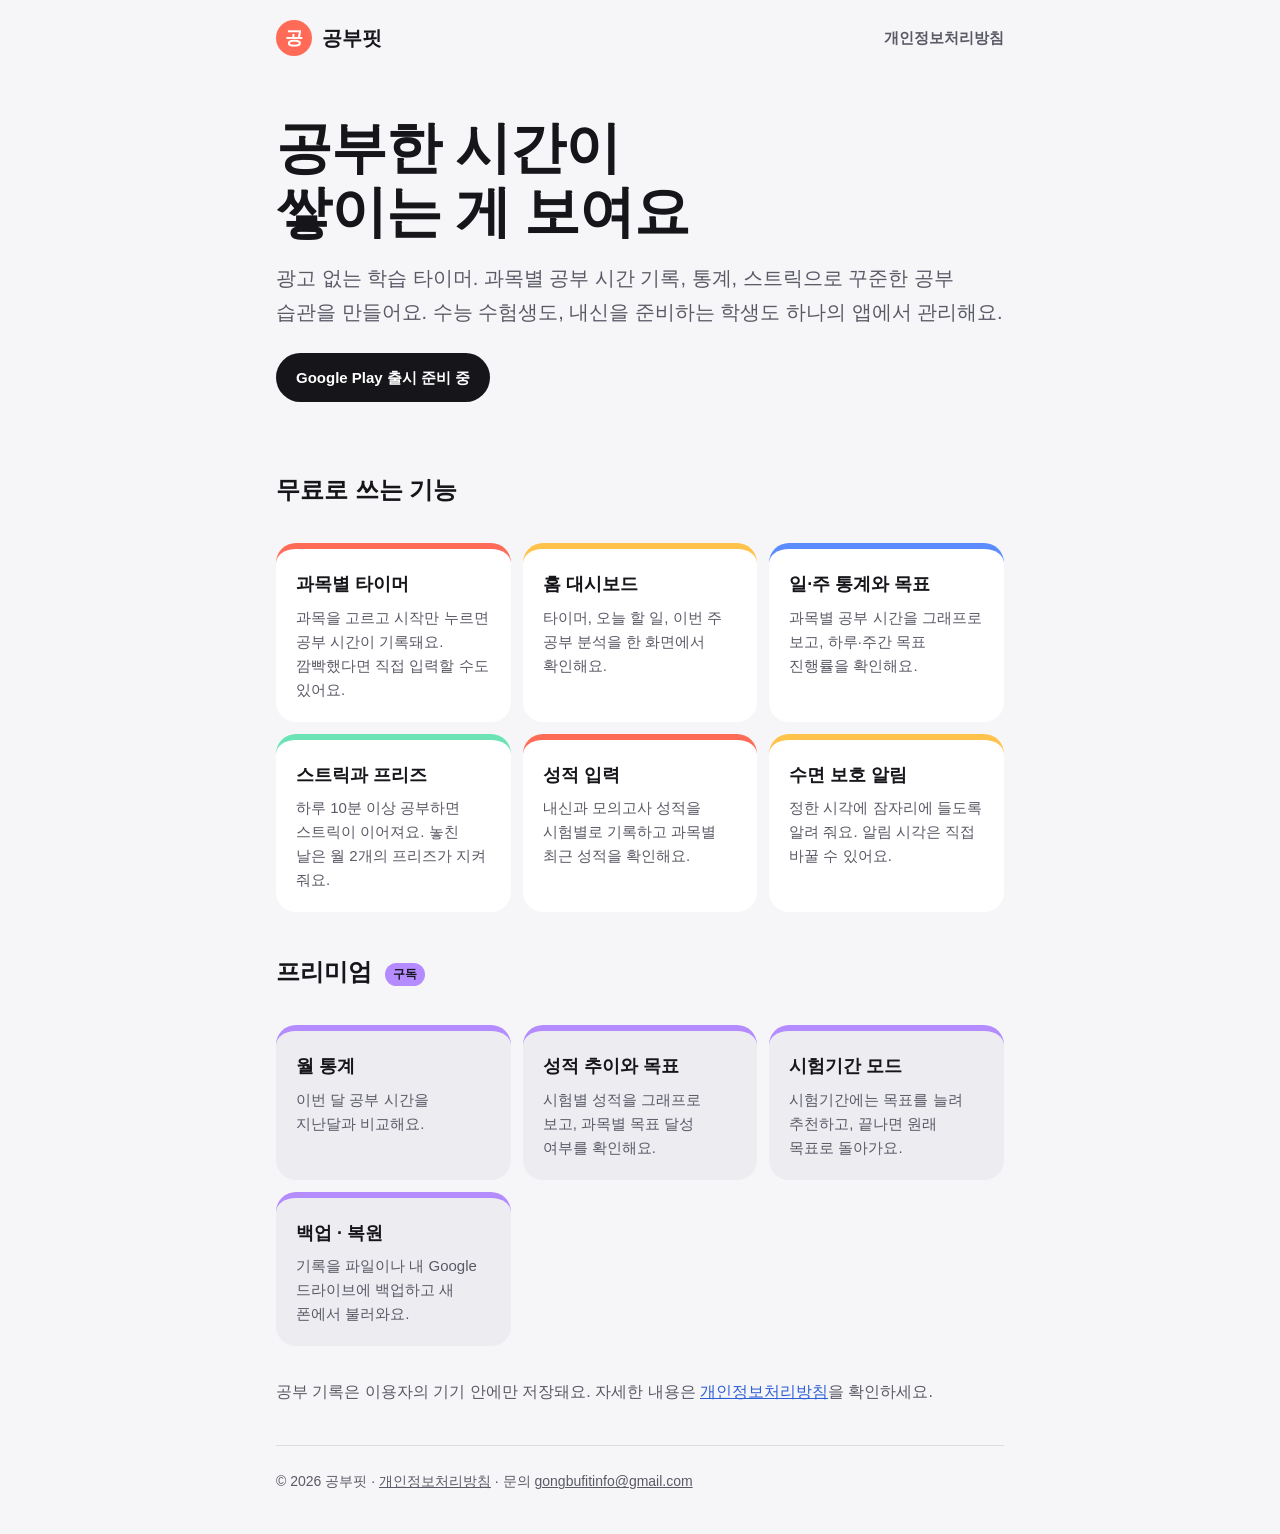
==== index.html @ aa96e0c7 "Add Gongbufit landing and privacy policy pages Co-Authored-By: Claude Opus 5.5 <noreply@anthropic.co" ====
<!doctype html>
<html lang="ko">
<head>
  <meta charset="utf-8">
  <meta name="viewport" content="width=device-width, initial-scale=1">
  <title>공부핏 — 학생용 공부 기록 앱</title>
  <meta name="description" content="광고 없는 학습 타이머. 과목별 공부 시간 기록, 통계, 스트릭으로 꾸준한 공부 습관을 만들어요.">
  <link rel="stylesheet" href="style.css">
</head>
<body>
  <div class="wrap">
    <header class="top">
      <a class="brand" href="./"><span class="logo" aria-hidden="true">공</span>공부핏</a>
      <nav class="nav"><a href="privacy.html">개인정보처리방침</a></nav>
    </header>

    <main>
      <section class="hero">
        <h1>공부한 시간이<br>쌓이는 게 보여요</h1>
        <p>광고 없는 학습 타이머. 과목별 공부 시간 기록, 통계, 스트릭으로 꾸준한 공부 습관을 만들어요.
          수능 수험생도, 내신을 준비하는 학생도 하나의 앱에서 관리해요.</p>
        <span class="badge">Google Play 출시 준비 중</span>
      </section>

      <h2 class="section-title">무료로 쓰는 기능</h2>
      <div class="cards">
        <article class="card" style="--accent: var(--coral)">
          <h3>과목별 타이머</h3>
          <p>과목을 고르고 시작만 누르면 공부 시간이 기록돼요. 깜빡했다면 직접 입력할 수도 있어요.</p>
        </article>
        <article class="card" style="--accent: var(--yellow)">
          <h3>홈 대시보드</h3>
          <p>타이머, 오늘 할 일, 이번 주 공부 분석을 한 화면에서 확인해요.</p>
        </article>
        <article class="card" style="--accent: var(--blue)">
          <h3>일·주 통계와 목표</h3>
          <p>과목별 공부 시간을 그래프로 보고, 하루·주간 목표 진행률을 확인해요.</p>
        </article>
        <article class="card" style="--accent: var(--mint)">
          <h3>스트릭과 프리즈</h3>
          <p>하루 10분 이상 공부하면 스트릭이 이어져요. 놓친 날은 월 2개의 프리즈가 지켜 줘요.</p>
        </article>
        <article class="card" style="--accent: var(--coral)">
          <h3>성적 입력</h3>
          <p>내신과 모의고사 성적을 시험별로 기록하고 과목별 최근 성적을 확인해요.</p>
        </article>
        <article class="card" style="--accent: var(--yellow)">
          <h3>수면 보호 알림</h3>
          <p>정한 시각에 잠자리에 들도록 알려 줘요. 알림 시각은 직접 바꿀 수 있어요.</p>
        </article>
      </div>

      <h2 class="section-title">프리미엄 <span class="tag">구독</span></h2>
      <div class="cards">
        <article class="card premium" style="--accent: var(--purple)">
          <h3>월 통계</h3>
          <p>이번 달 공부 시간을 지난달과 비교해요.</p>
        </article>
        <article class="card premium" style="--accent: var(--purple)">
          <h3>성적 추이와 목표</h3>
          <p>시험별 성적을 그래프로 보고, 과목별 목표 달성 여부를 확인해요.</p>
        </article>
        <article class="card premium" style="--accent: var(--purple)">
          <h3>시험기간 모드</h3>
          <p>시험기간에는 목표를 늘려 추천하고, 끝나면 원래 목표로 돌아가요.</p>
        </article>
        <article class="card premium" style="--accent: var(--purple)">
          <h3>백업 · 복원</h3>
          <p>기록을 파일이나 내 Google 드라이브에 백업하고 새 폰에서 불러와요.</p>
        </article>
      </div>

      <p class="note">공부 기록은 이용자의 기기 안에만 저장돼요. 자세한 내용은
        <a href="privacy.html">개인정보처리방침</a>을 확인하세요.</p>
    </main>

    <footer>
      © 2026 공부핏 · <a href="privacy.html">개인정보처리방침</a> ·
      문의 <a href="mailto:gongbufitinfo@gmail.com">gongbufitinfo@gmail.com</a>
    </footer>
  </div>
</body>
</html>
---- style.css ----
/* 공부핏 소개·개인정보처리방침 페이지 (GitHub Pages).
   앱과 같은 톤: 다크 배경, 굵고 큰 글씨, 컬러 배너 카드. 색은 lib/design/tokens.dart와 맞춘다.
   외부 글꼴·스크립트를 불러오지 않는다(개인정보처리방침 페이지가 제3자에게 요청을 보내지 않게). */
:root {
  --bg: #0e0e12;
  --surface: #1a1a20;
  --surface-raised: #232329;
  --text: #f5f5f7;
  --text-secondary: #a0a0aa;
  --line: #2e2e36;
  --coral: #ff6b57;
  --yellow: #ffc24b;
  --blue: #5b8cff;
  --mint: #6be3b4;
  --purple: #b48cff;
  --link: #8fb0ff;
  color-scheme: dark;
}

@media (prefers-color-scheme: light) {
  :root {
    --bg: #f6f6f8;
    --surface: #ffffff;
    --surface-raised: #ececf1;
    --text: #15151a;
    --text-secondary: #5a5a66;
    --line: #dcdce3;
    --link: #2f5fd6;
    color-scheme: light;
  }
}

* { box-sizing: border-box; }

html { -webkit-text-size-adjust: 100%; }

body {
  margin: 0;
  background: var(--bg);
  color: var(--text);
  font-family: -apple-system, BlinkMacSystemFont, "Apple SD Gothic Neo", "Malgun Gothic",
    "Noto Sans KR", "Segoe UI", Roboto, sans-serif;
  font-size: 16px;
  line-height: 1.7;
  word-break: keep-all;
  overflow-wrap: anywhere;
}

a { color: var(--link); }

.wrap {
  width: 100%;
  max-width: 760px;
  margin: 0 auto;
  padding: 0 16px;
}

/* 머리 */
.top {
  display: flex;
  align-items: center;
  justify-content: space-between;
  padding: 20px 0;
}

.brand {
  display: inline-flex;
  align-items: center;
  gap: 10px;
  color: var(--text);
  font-weight: 800;
  font-size: 20px;
  text-decoration: none;
}

.logo {
  display: inline-grid;
  place-items: center;
  width: 36px;
  height: 36px;
  border-radius: 50%;
  background: var(--coral);
  color: #fff;
  font-weight: 800;
  font-size: 18px;
}

.nav a {
  color: var(--text-secondary);
  text-decoration: none;
  font-weight: 600;
  font-size: 15px;
}

.nav a:hover { color: var(--text); }

/* 소개 페이지 */
.hero { padding: 40px 0 28px; }

.hero h1 {
  margin: 0 0 16px;
  font-size: clamp(36px, 9vw, 56px);
  line-height: 1.15;
  font-weight: 800;
  letter-spacing: -0.02em;
}

.hero p {
  margin: 0;
  color: var(--text-secondary);
  font-size: clamp(17px, 4.2vw, 20px);
}

.badge {
  display: inline-block;
  margin-top: 24px;
  padding: 12px 20px;
  border-radius: 999px;
  background: #000;
  color: #fff;
  font-weight: 700;
  font-size: 15px;
}

@media (prefers-color-scheme: light) {
  .badge { background: #15151a; }
}

.cards {
  display: grid;
  grid-template-columns: repeat(auto-fit, minmax(220px, 1fr));
  gap: 12px;
  margin: 32px 0;
}

.card {
  padding: 20px;
  border-radius: 20px;
  background: var(--surface);
  border-top: 6px solid var(--accent, var(--coral));
}

.card h3 {
  margin: 0 0 6px;
  font-size: 18px;
  font-weight: 800;
}

.card p {
  margin: 0;
  color: var(--text-secondary);
  font-size: 15px;
  line-height: 1.6;
}

.card.premium { background: var(--surface-raised); }

.tag {
  display: inline-block;
  margin-left: 6px;
  padding: 1px 8px;
  border-radius: 999px;
  background: var(--purple);
  color: #15151a;
  font-size: 12px;
  font-weight: 800;
  vertical-align: 2px;
}

.section-title {
  margin: 40px 0 0;
  font-size: 24px;
  font-weight: 800;
}

.note {
  margin: 8px 0 0;
  color: var(--text-secondary);
}

/* 문서(개인정보처리방침) */
.doc { padding: 16px 0 40px; }

.doc h1 {
  margin: 16px 0 4px;
  font-size: clamp(30px, 7vw, 40px);
  font-weight: 800;
  line-height: 1.2;
}

.doc .meta {
  margin: 0 0 24px;
  color: var(--text-secondary);
}

.doc h2 {
  margin: 36px 0 8px;
  padding-top: 20px;
  border-top: 1px solid var(--line);
  font-size: 21px;
  font-weight: 800;
}

.doc h3 {
  margin: 20px 0 6px;
  font-size: 17px;
  font-weight: 700;
}

.doc ul { padding-left: 1.2em; }

.doc li { margin: 4px 0; }

.summary {
  margin: 0 0 8px;
  padding: 16px 18px;
  border-radius: 16px;
  background: var(--surface);
  border-left: 6px solid var(--mint);
}

/* 꼬리 */
footer {
  margin-top: 40px;
  padding: 24px 0 40px;
  border-top: 1px solid var(--line);
  color: var(--text-secondary);
  font-size: 14px;
}

footer a { color: var(--text-secondary); }
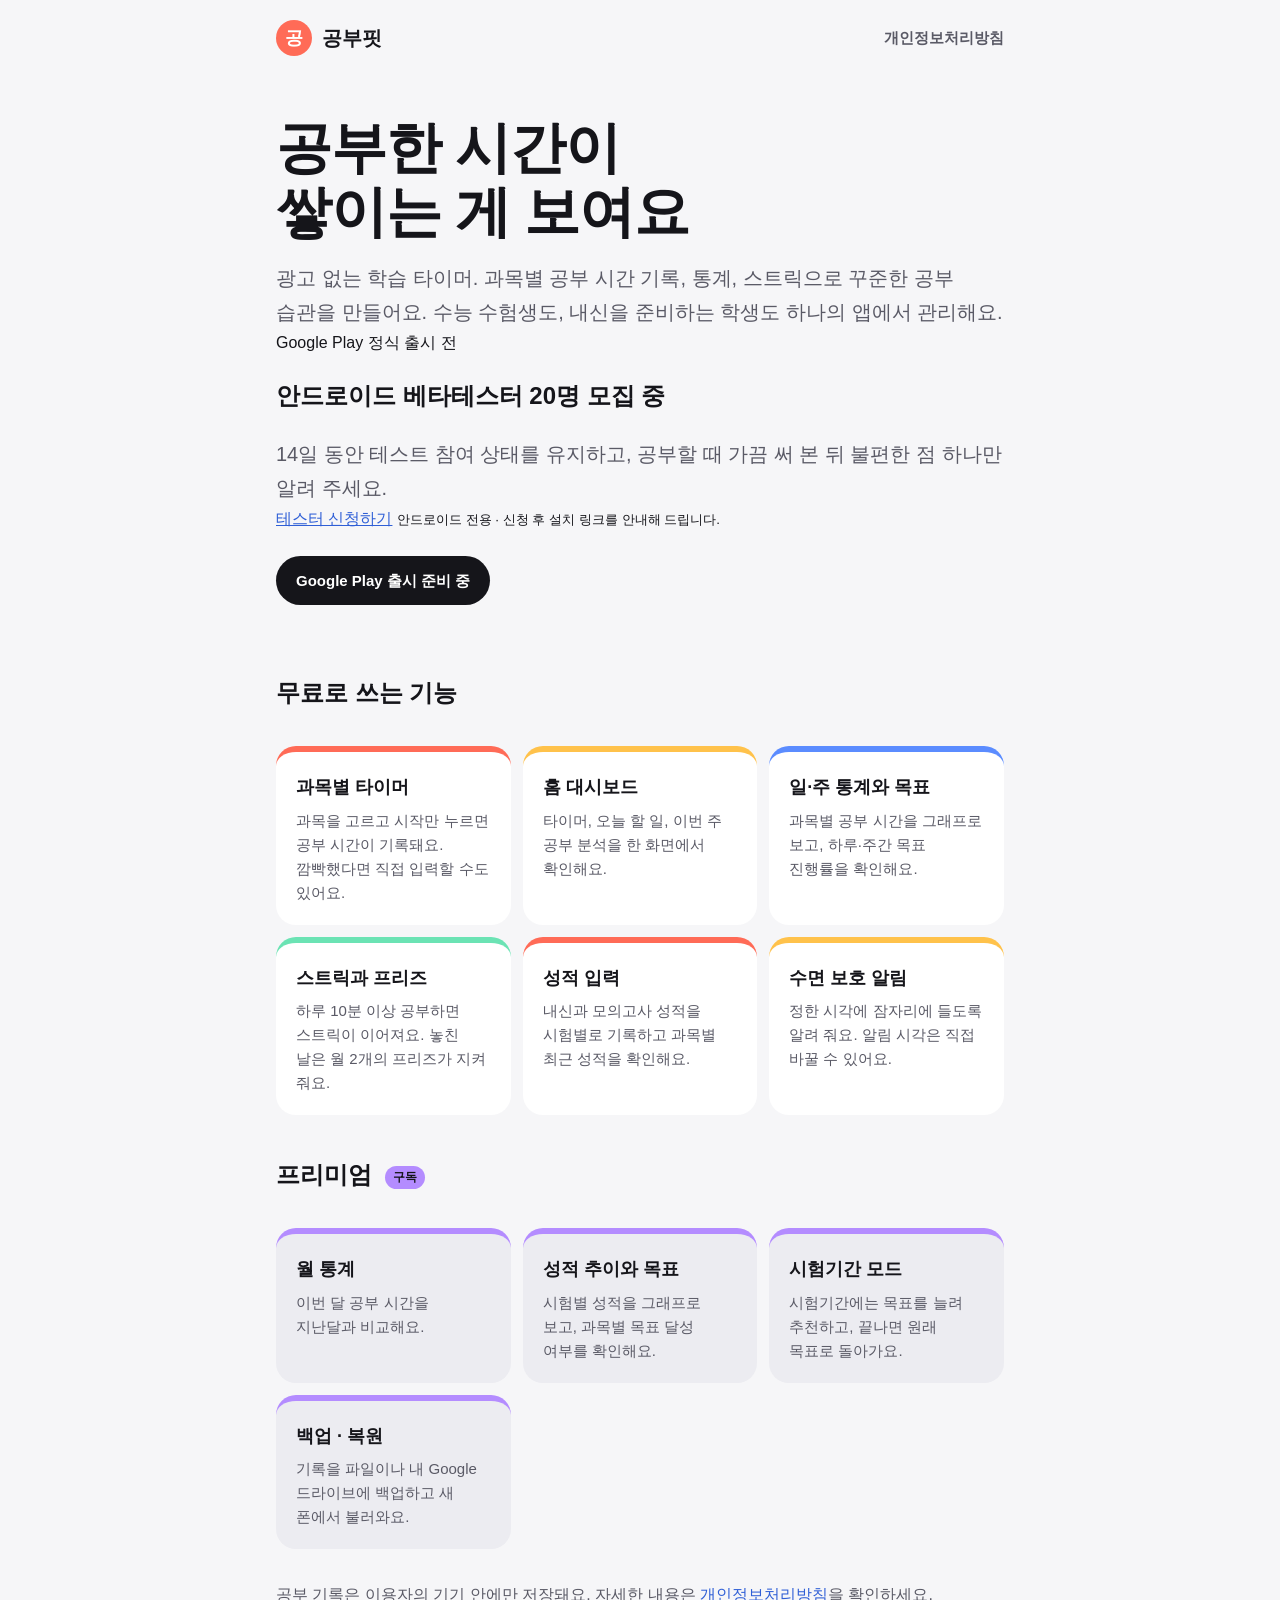
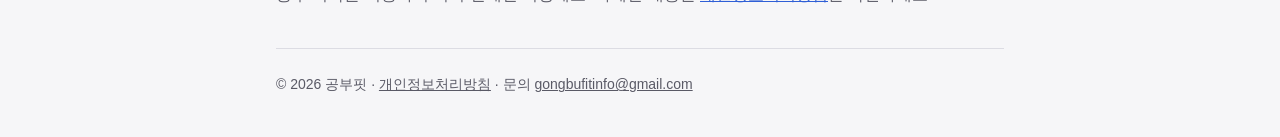
==== commit ca0abc15: "Add beta tester signup banner" ====
--- a/index.html
+++ b/index.html
@@ -19,6 +19,18 @@
         <h1>공부한 시간이<br>쌓이는 게 보여요</h1>
         <p>광고 없는 학습 타이머. 과목별 공부 시간 기록, 통계, 스트릭으로 꾸준한 공부 습관을 만들어요.
           수능 수험생도, 내신을 준비하는 학생도 하나의 앱에서 관리해요.</p>
+
+        <aside class="tester-banner" aria-labelledby="tester-title">
+          <span class="tester-kicker">Google Play 정식 출시 전</span>
+          <h2 id="tester-title">안드로이드 베타테스터 20명 모집 중</h2>
+          <p>14일 동안 테스트 참여 상태를 유지하고, 공부할 때 가끔 써 본 뒤 불편한 점 하나만 알려 주세요.</p>
+          <a class="tester-cta"
+             href="https://forms.gle/bHLYA4BzfKAFLqyS6"
+             target="_blank"
+             rel="noopener noreferrer">테스터 신청하기</a>
+          <small>안드로이드 전용 · 신청 후 설치 링크를 안내해 드립니다.</small>
+        </aside>
+
         <span class="badge">Google Play 출시 준비 중</span>
       </section>
 
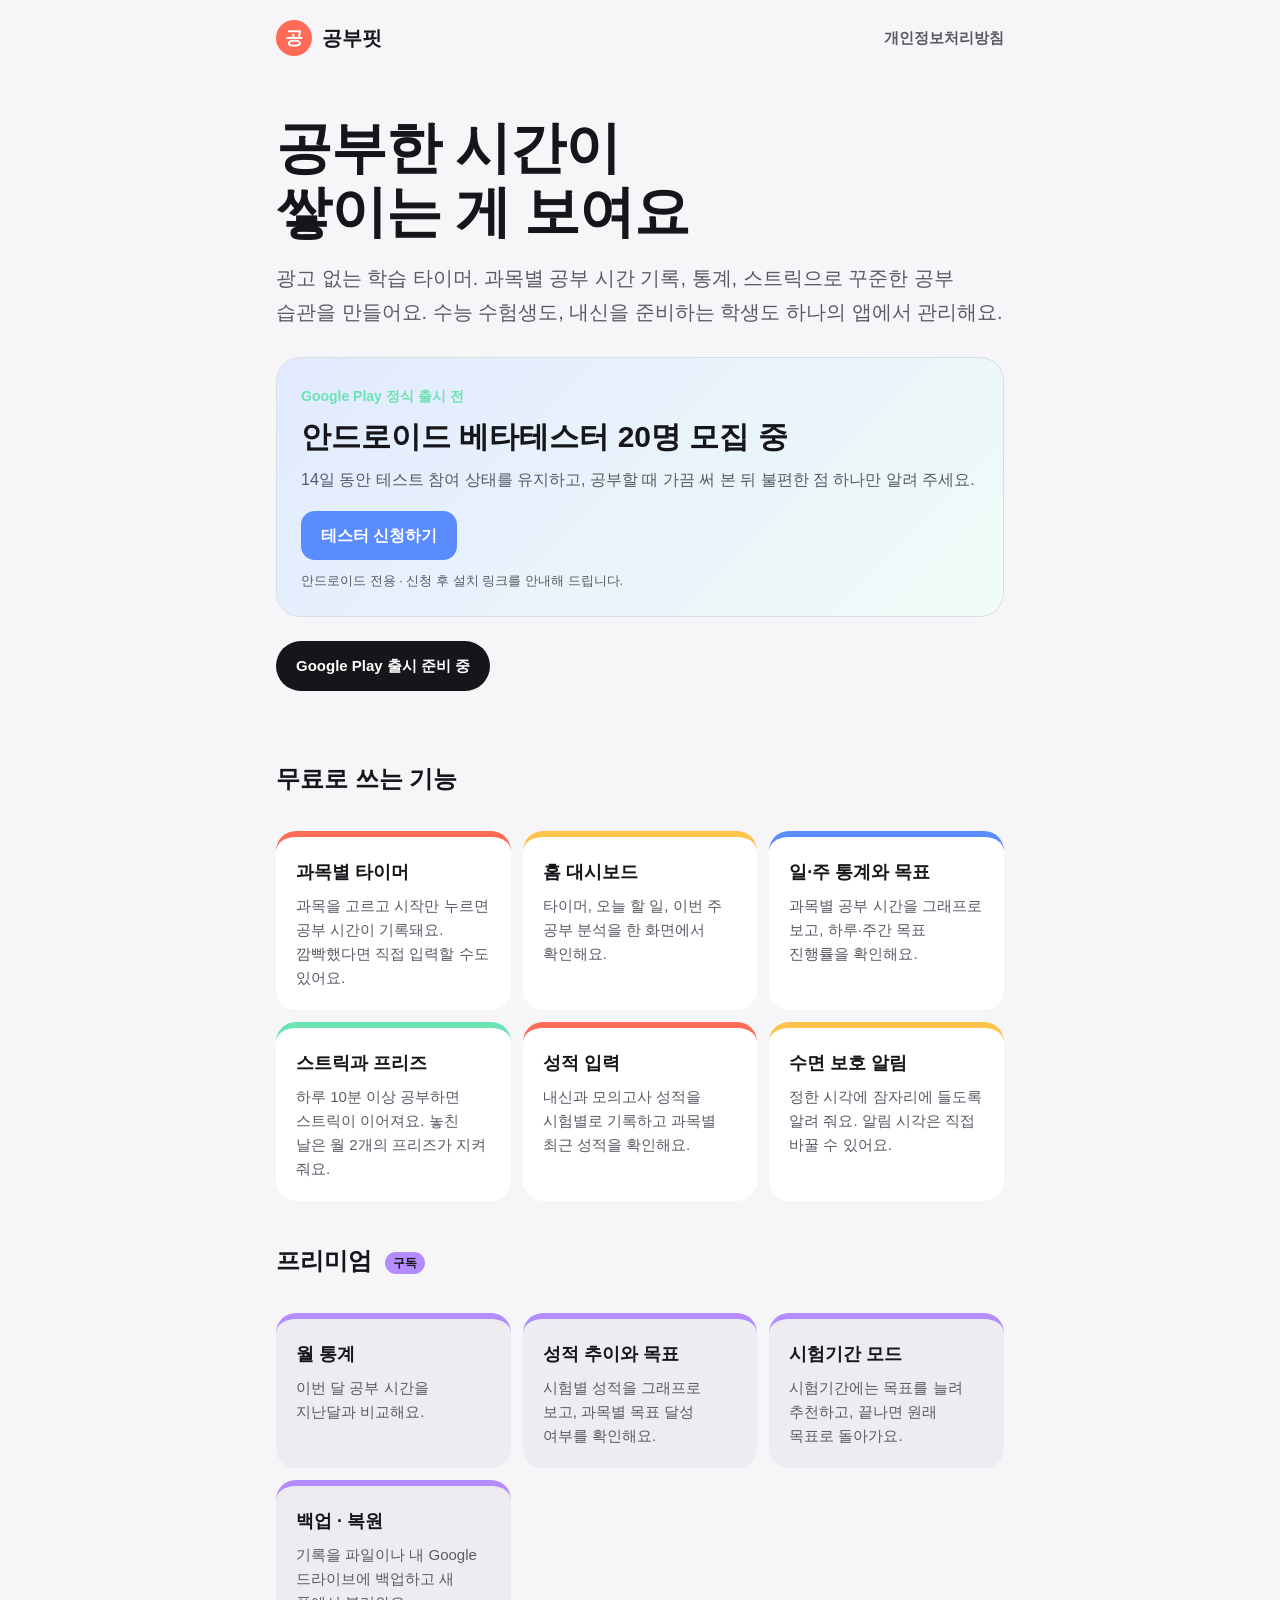
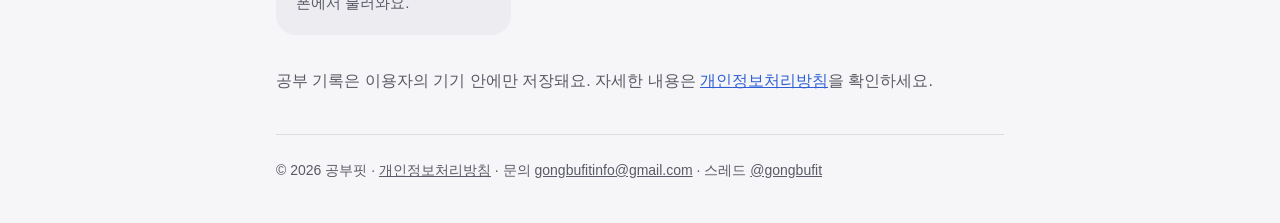
==== commit c2dd45bf: "소개 페이지: 링크 미리보기 이미지와 스레드 링크 추가 스레드·카카오톡 등에 사이트 링크를 올리면 미리보기 카드가 뜨도록 og:/twitter: 메타 태그와 1200x630 og-" ====
--- a/index.html
+++ b/index.html
@@ -5,6 +5,16 @@
   <meta name="viewport" content="width=device-width, initial-scale=1">
   <title>공부핏 — 학생용 공부 기록 앱</title>
   <meta name="description" content="광고 없는 학습 타이머. 과목별 공부 시간 기록, 통계, 스트릭으로 꾸준한 공부 습관을 만들어요.">
+  <meta property="og:type" content="website">
+  <meta property="og:site_name" content="공부핏">
+  <meta property="og:title" content="공부핏 — 학생용 공부 기록 앱">
+  <meta property="og:description" content="광고 없는 학습 타이머. 과목별 공부 시간 기록, 통계, 스트릭으로 꾸준한 공부 습관을 만들어요.">
+  <meta property="og:url" content="https://jacob-design-7.github.io/gongbufit-site/">
+  <meta property="og:image" content="https://jacob-design-7.github.io/gongbufit-site/og-image.png">
+  <meta property="og:image:width" content="1200">
+  <meta property="og:image:height" content="630">
+  <meta property="og:image:alt" content="공부핏 — 공부한 시간이 쌓이는 게 보여요">
+  <meta name="twitter:card" content="summary_large_image">
   <link rel="stylesheet" href="style.css">
 </head>
 <body>
@@ -88,7 +98,8 @@
 
     <footer>
       © 2026 공부핏 · <a href="privacy.html">개인정보처리방침</a> ·
-      문의 <a href="mailto:gongbufitinfo@gmail.com">gongbufitinfo@gmail.com</a>
+      문의 <a href="mailto:gongbufitinfo@gmail.com">gongbufitinfo@gmail.com</a> ·
+      스레드 <a href="https://www.threads.com/@gongbufit" target="_blank" rel="noopener noreferrer">@gongbufit</a>
     </footer>
   </div>
 </body>
--- a/style.css
+++ b/style.css
@@ -105,10 +105,72 @@
   letter-spacing: -0.02em;
 }
 
-.hero p {
+.hero > p {
   margin: 0;
   color: var(--text-secondary);
   font-size: clamp(17px, 4.2vw, 20px);
+}
+
+.tester-banner {
+  margin: 28px 0 0;
+  padding: 24px;
+  border-radius: 24px;
+  background:
+    linear-gradient(135deg, rgba(91, 140, 255, 0.18), rgba(107, 227, 180, 0.10)),
+    var(--surface);
+  border: 1px solid var(--line);
+}
+
+.tester-kicker {
+  display: inline-block;
+  margin-bottom: 8px;
+  color: var(--mint);
+  font-size: 14px;
+  font-weight: 800;
+}
+
+.tester-banner h2 {
+  margin: 0 0 10px;
+  font-size: clamp(23px, 6vw, 30px);
+  line-height: 1.3;
+}
+
+.tester-banner p {
+  margin: 0;
+  color: var(--text-secondary);
+  font-size: 16px;
+}
+
+.tester-cta {
+  display: inline-flex;
+  align-items: center;
+  justify-content: center;
+  min-height: 48px;
+  margin-top: 18px;
+  padding: 11px 20px;
+  border-radius: 14px;
+  background: var(--blue);
+  color: #fff;
+  font-weight: 800;
+  text-decoration: none;
+  transition: transform 0.15s ease, filter 0.15s ease;
+}
+
+.tester-cta:hover {
+  filter: brightness(1.08);
+  transform: translateY(-1px);
+}
+
+.tester-cta:focus-visible {
+  outline: 3px solid var(--mint);
+  outline-offset: 3px;
+}
+
+.tester-banner small {
+  display: block;
+  margin-top: 10px;
+  color: var(--text-secondary);
+  font-size: 13px;
 }
 
 .badge {
@@ -229,3 +291,8 @@
 }
 
 footer a { color: var(--text-secondary); }
+
+@media (max-width: 520px) {
+  .tester-banner { padding: 20px; }
+  .tester-cta { width: 100%; }
+}
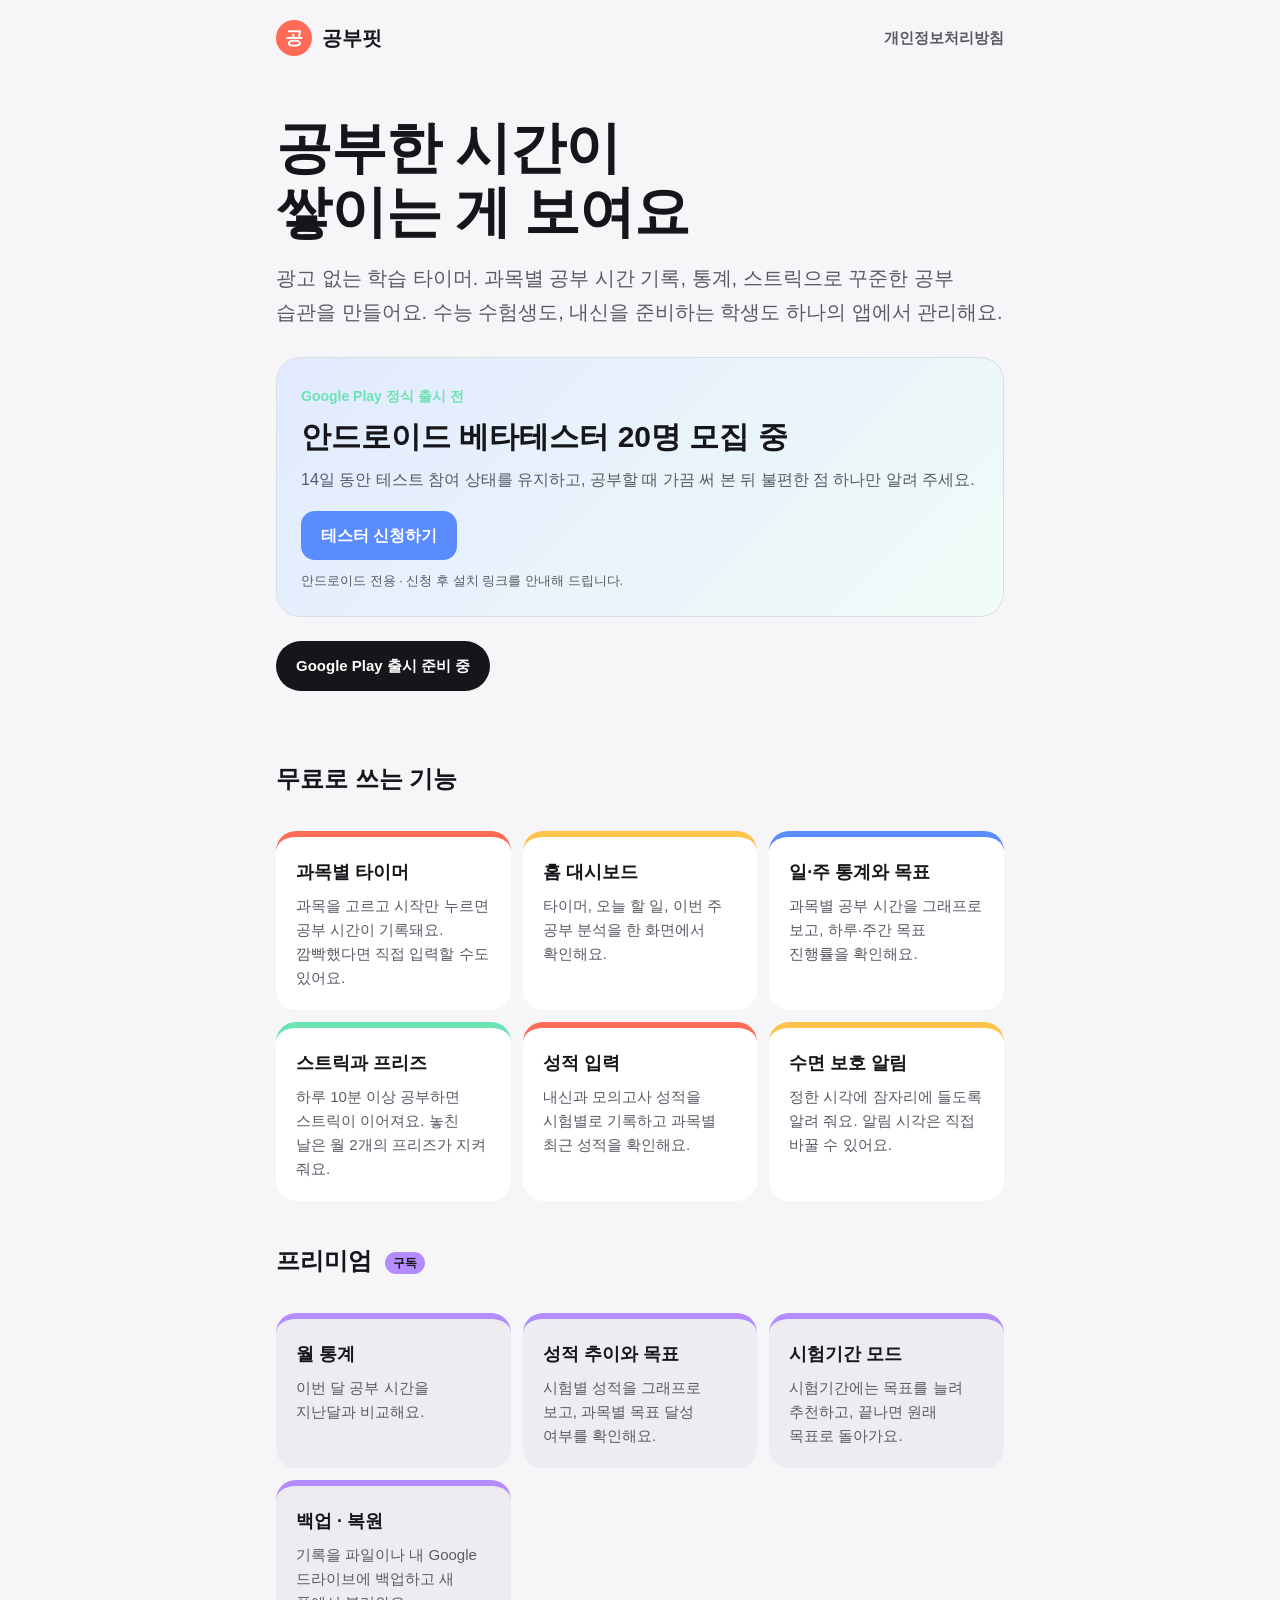
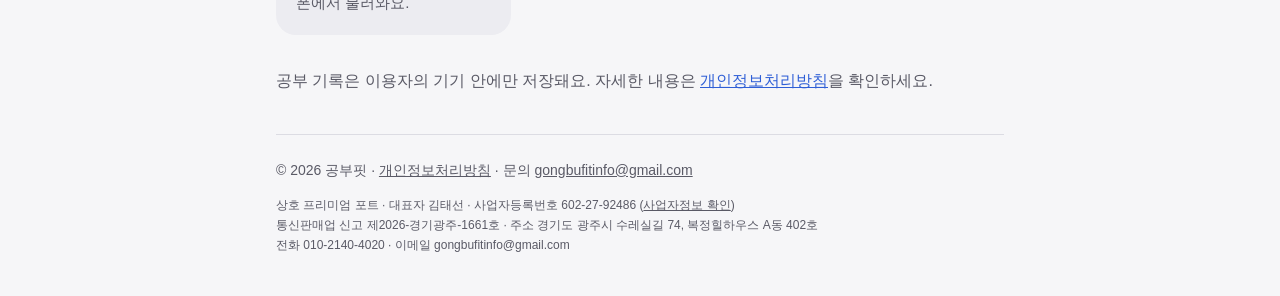
==== commit dffa8063: "사이트 하단에 통신판매업자 사업자 정보 표시" ====
--- a/index.html
+++ b/index.html
@@ -5,16 +5,6 @@
   <meta name="viewport" content="width=device-width, initial-scale=1">
   <title>공부핏 — 학생용 공부 기록 앱</title>
   <meta name="description" content="광고 없는 학습 타이머. 과목별 공부 시간 기록, 통계, 스트릭으로 꾸준한 공부 습관을 만들어요.">
-  <meta property="og:type" content="website">
-  <meta property="og:site_name" content="공부핏">
-  <meta property="og:title" content="공부핏 — 학생용 공부 기록 앱">
-  <meta property="og:description" content="광고 없는 학습 타이머. 과목별 공부 시간 기록, 통계, 스트릭으로 꾸준한 공부 습관을 만들어요.">
-  <meta property="og:url" content="https://jacob-design-7.github.io/gongbufit-site/">
-  <meta property="og:image" content="https://jacob-design-7.github.io/gongbufit-site/og-image.png">
-  <meta property="og:image:width" content="1200">
-  <meta property="og:image:height" content="630">
-  <meta property="og:image:alt" content="공부핏 — 공부한 시간이 쌓이는 게 보여요">
-  <meta name="twitter:card" content="summary_large_image">
   <link rel="stylesheet" href="style.css">
 </head>
 <body>
@@ -98,8 +88,13 @@
 
     <footer>
       © 2026 공부핏 · <a href="privacy.html">개인정보처리방침</a> ·
-      문의 <a href="mailto:gongbufitinfo@gmail.com">gongbufitinfo@gmail.com</a> ·
-      스레드 <a href="https://www.threads.com/@gongbufit" target="_blank" rel="noopener noreferrer">@gongbufit</a>
+      문의 <a href="mailto:gongbufitinfo@gmail.com">gongbufitinfo@gmail.com</a>
+      <p class="biz">
+        상호 프리미엄 포트 · 대표자 김태선 · 사업자등록번호 602-27-92486
+        (<a href="https://www.ftc.go.kr/bizCommPop.do?wrkr_no=6022792486">사업자정보 확인</a>)<br>
+        통신판매업 신고 제2026-경기광주-1661호 · 주소 경기도 광주시 수레실길 74, 복정힐하우스 A동 402호<br>
+        전화 010-2140-4020 · 이메일 gongbufitinfo@gmail.com
+      </p>
     </footer>
   </div>
 </body>
--- a/style.css
+++ b/style.css
@@ -292,6 +292,9 @@
 
 footer a { color: var(--text-secondary); }
 
+/* 통신판매업자 표시(전자상거래법) */
+footer .biz { margin: 12px 0 0; font-size: 12px; line-height: 1.7; }
+
 @media (max-width: 520px) {
   .tester-banner { padding: 20px; }
   .tester-cta { width: 100%; }
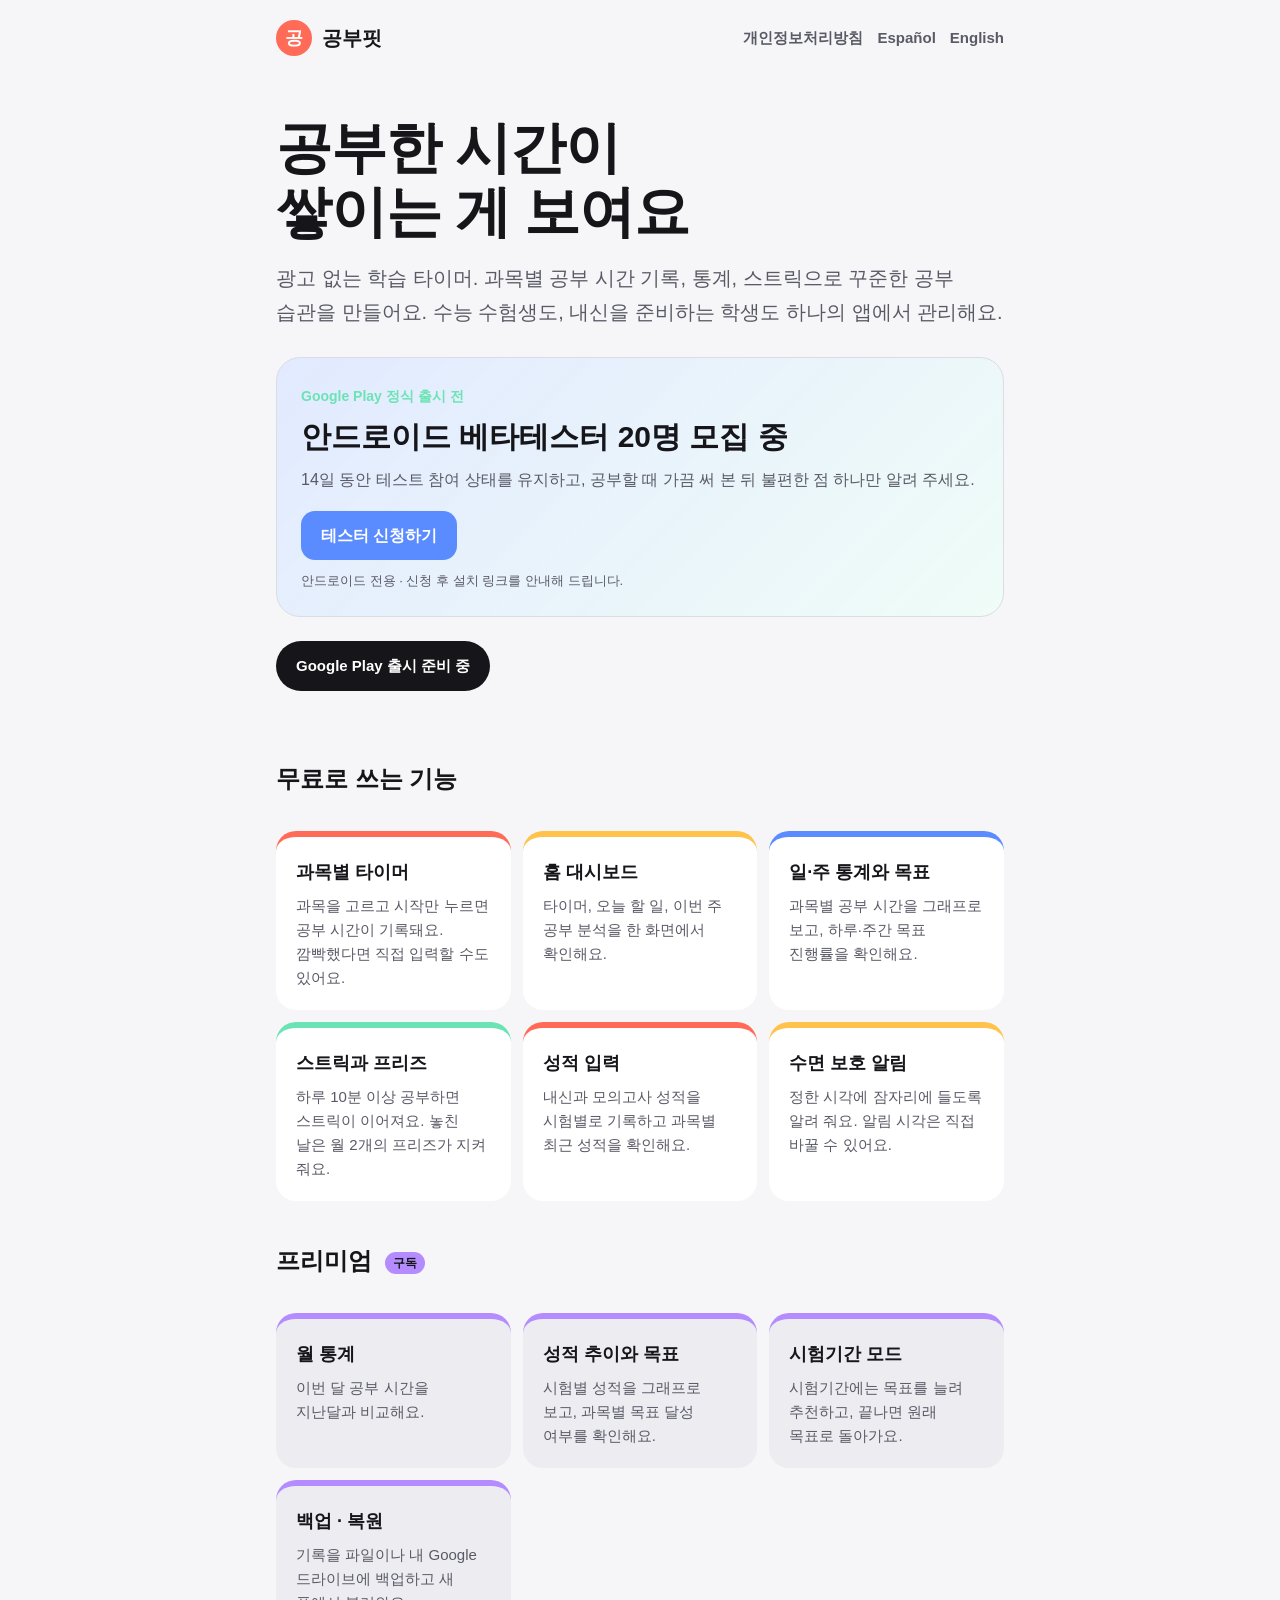
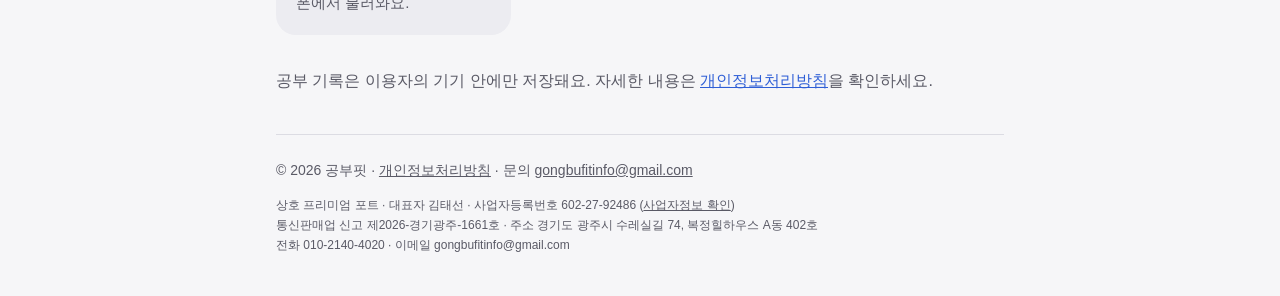
==== commit 25505ac6: "스페인어·영어 소개·개인정보처리방침 페이지, 언어 링크" ====
--- a/index.html
+++ b/index.html
@@ -11,7 +11,7 @@
   <div class="wrap">
     <header class="top">
       <a class="brand" href="./"><span class="logo" aria-hidden="true">공</span>공부핏</a>
-      <nav class="nav"><a href="privacy.html">개인정보처리방침</a></nav>
+      <nav class="nav"><a href="privacy.html">개인정보처리방침</a><a href="es.html" lang="es">Español</a><a href="en.html" lang="en">English</a></nav>
     </header>
 
     <main>
--- a/style.css
+++ b/style.css
@@ -60,12 +60,15 @@
   display: flex;
   align-items: center;
   justify-content: space-between;
+  gap: 16px;
   padding: 20px 0;
 }
 
 .brand {
   display: inline-flex;
   align-items: center;
+  flex-shrink: 0;
+  white-space: nowrap;
   gap: 10px;
   color: var(--text);
   font-weight: 800;
@@ -83,6 +86,13 @@
   color: #fff;
   font-weight: 800;
   font-size: 18px;
+}
+
+.nav {
+  display: flex;
+  flex-wrap: wrap;
+  justify-content: flex-end;
+  gap: 6px 14px;
 }
 
 .nav a {
